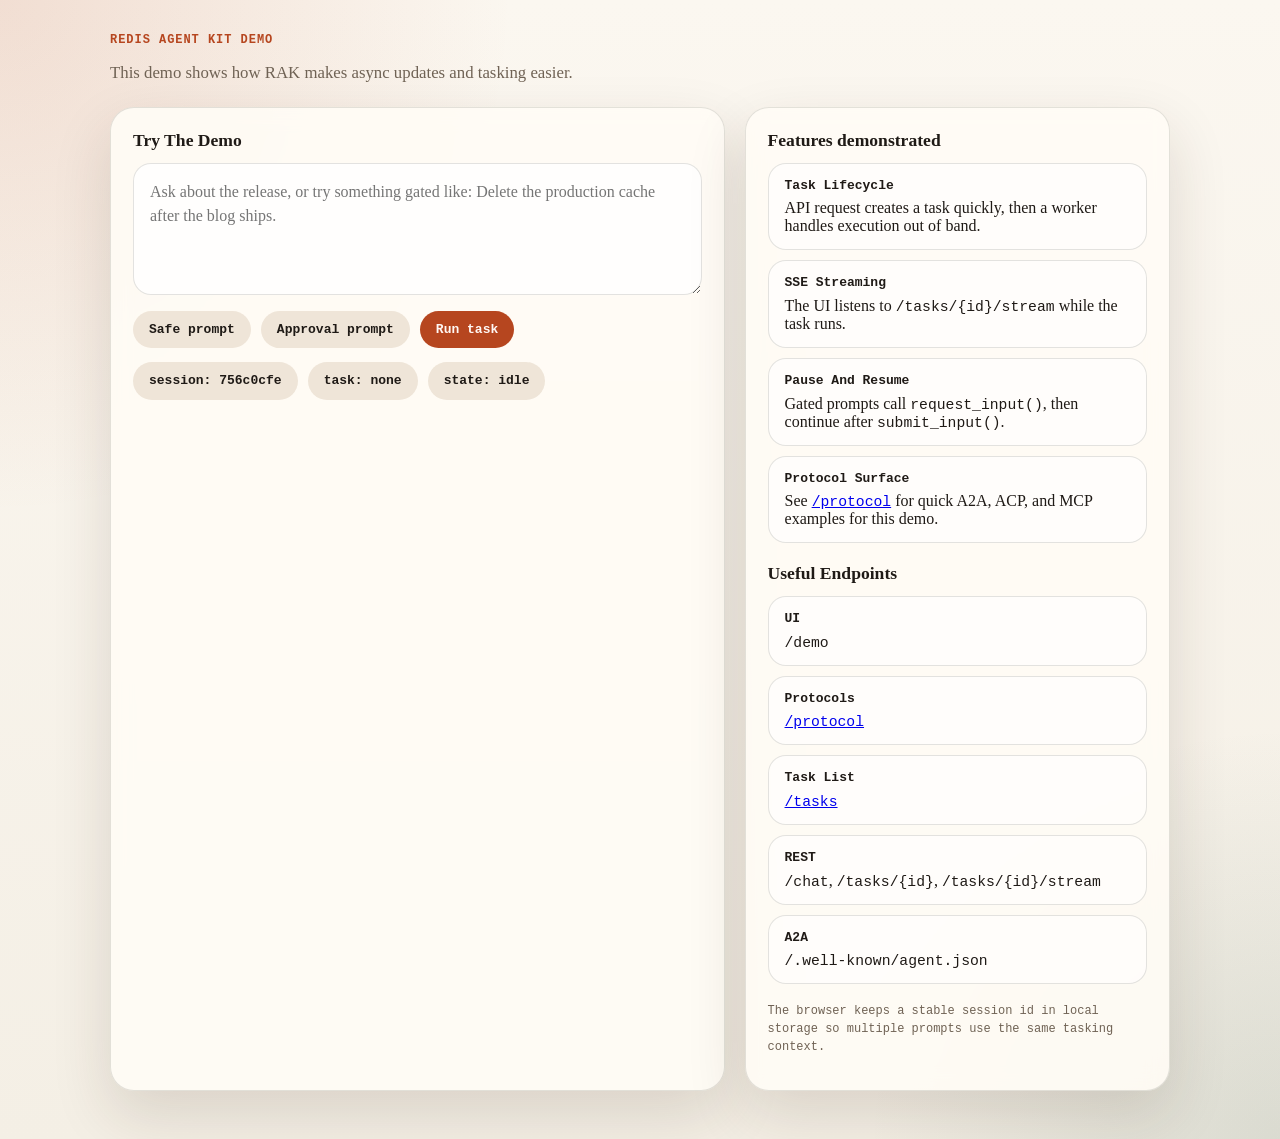
==== static/index.html @ 510674dd "init" ====
<!doctype html>
<html lang="en">

<head>
  <meta charset="utf-8" />
  <meta name="viewport" content="width=device-width, initial-scale=1" />
  <title>RAK Demo</title>
  <style>
    :root {
      --bg: #f4efe5;
      --paper: rgba(255, 252, 246, 0.9);
      --ink: #1f1a16;
      --muted: #6f6254;
      --line: rgba(31, 26, 22, 0.12);
      --accent: #b6461f;
      --accent-soft: #f2d4c6;
      --shadow: 0 24px 60px rgba(60, 35, 18, 0.14);
    }

    * {
      box-sizing: border-box;
    }

    body {
      margin: 0;
      min-height: 100vh;
      color: var(--ink);
      background:
        radial-gradient(circle at top left, rgba(182, 70, 31, 0.14), transparent 30%),
        radial-gradient(circle at bottom right, rgba(61, 95, 82, 0.14), transparent 24%),
        linear-gradient(180deg, #fbf7f0 0%, var(--bg) 100%);
      font-family: "Iowan Old Style", "Palatino Linotype", "Book Antiqua", Georgia, serif;
    }

    .shell {
      max-width: 1100px;
      margin: 0 auto;
      padding: 32px 20px 48px;
    }

    .hero {
      display: grid;
      gap: 14px;
      margin-bottom: 24px;
    }

    .eyebrow {
      letter-spacing: 0.08em;
      text-transform: uppercase;
      font: 600 12px/1.4 "IBM Plex Mono", "SFMono-Regular", Consolas, monospace;
      color: var(--accent);
    }

    h1 {
      margin: 0;
      font-size: clamp(2.4rem, 5vw, 4.8rem);
      line-height: 0.94;
      max-width: 10ch;
    }

    .hero p {
      margin: 0;
      max-width: 62ch;
      color: var(--muted);
      font-size: 1.05rem;
    }

    .layout {
      display: grid;
      grid-template-columns: 1.3fr 0.9fr;
      gap: 20px;
    }

    .card {
      background: var(--paper);
      border: 1px solid var(--line);
      border-radius: 24px;
      box-shadow: var(--shadow);
      backdrop-filter: blur(10px);
    }

    .panel {
      padding: 22px;
    }

    .panel h2,
    .panel h3 {
      margin: 0 0 12px;
      font-size: 1.1rem;
    }

    .composer textarea {
      width: 100%;
      min-height: 132px;
      resize: vertical;
      padding: 16px;
      border: 1px solid var(--line);
      border-radius: 18px;
      background: rgba(255, 255, 255, 0.75);
      color: var(--ink);
      font: 500 1rem/1.5 "Iowan Old Style", "Palatino Linotype", "Book Antiqua", Georgia, serif;
    }

    .row {
      display: flex;
      flex-wrap: wrap;
      gap: 10px;
    }

    button,
    .pill {
      border: 0;
      border-radius: 999px;
      padding: 11px 16px;
      cursor: pointer;
      color: var(--ink);
      background: #efe5d8;
      font: 600 13px/1.2 "IBM Plex Mono", "SFMono-Regular", Consolas, monospace;
    }

    button.primary {
      background: var(--accent);
      color: #fff8f5;
    }

    button.ghost {
      background: transparent;
      border: 1px solid var(--line);
    }

    .status {
      display: flex;
      flex-wrap: wrap;
      gap: 10px;
      margin-top: 14px;
    }

    .status .pill {
      cursor: default;
    }

    .transcript {
      display: grid;
      gap: 12px;
      margin-top: 18px;
    }

    .bubble {
      padding: 14px 16px;
      border-radius: 18px;
      border: 1px solid var(--line);
      white-space: pre-wrap;
    }

    .bubble.user {
      background: rgba(182, 70, 31, 0.09);
    }

    .bubble.assistant {
      background: rgba(255, 255, 255, 0.82);
    }

    .updates {
      margin-top: 14px;
      padding-left: 18px;
      color: var(--muted);
    }

    .updates li+li {
      margin-top: 8px;
    }

    .grid-list {
      display: grid;
      gap: 10px;
    }

    .fact {
      padding: 14px 16px;
      border-radius: 18px;
      border: 1px solid var(--line);
      background: rgba(255, 255, 255, 0.62);
    }

    .fact strong {
      display: block;
      margin-bottom: 6px;
      font: 600 13px/1.2 "IBM Plex Mono", "SFMono-Regular", Consolas, monospace;
    }

    code {
      font-family: "IBM Plex Mono", "SFMono-Regular", Consolas, monospace;
      font-size: 0.92em;
    }

    .approval {
      display: none;
      gap: 10px;
      margin-top: 16px;
      padding: 16px;
      border-radius: 18px;
      background: var(--accent-soft);
    }

    .approval.visible {
      display: grid;
    }

    .tiny {
      color: var(--muted);
      font: 500 12px/1.5 "IBM Plex Mono", "SFMono-Regular", Consolas, monospace;
    }

    @media (max-width: 900px) {
      .layout {
        grid-template-columns: 1fr;
      }
    }
  </style>
</head>

<body>
  <div class="shell">
    <section class="hero">
      <div class="eyebrow">Redis Agent Kit Demo</div>
      <p>
        This demo shows how RAK makes async updates and tasking easier.
      </p>
    </section>

    <section class="layout">
      <div class="card panel">
        <h2>Try The Demo</h2>
        <div class="composer">
          <textarea id="message"
            placeholder="Ask about the release, or try something gated like: Delete the production cache after the blog ships."></textarea>
        </div>
        <div class="row" style="margin-top: 12px;">
          <button class="pill" data-prompt="Summarize why background workers help agent reliability.">Safe
            prompt</button>
          <button class="pill" data-prompt="Delete the production cache after the blog ships.">Approval prompt</button>
          <button class="primary" id="send">Run task</button>
        </div>

        <div class="status">
          <div class="pill" id="session-pill">session: pending</div>
          <div class="pill" id="task-pill">task: none</div>
          <div class="pill" id="state-pill">state: idle</div>
        </div>

        <div class="approval" id="approval-box">
          <div id="approval-text">Waiting for approval.</div>
          <div class="row">
            <button class="primary" id="approve">Approve</button>
            <button class="ghost" id="reject">Cancel</button>
          </div>
        </div>

        <div class="transcript" id="transcript"></div>
        <ol class="updates" id="updates"></ol>
      </div>

      <div class="card panel">
        <h3>Features demonstrated</h3>
        <div class="grid-list">
          <div class="fact">
            <strong>Task Lifecycle</strong>
            API request creates a task quickly, then a worker handles execution out of band.
          </div>
          <div class="fact">
            <strong>SSE Streaming</strong>
            The UI listens to <code>/tasks/{id}/stream</code> while the task runs.
          </div>
          <div class="fact">
            <strong>Pause And Resume</strong>
            Gated prompts call <code>request_input()</code>, then continue after <code>submit_input()</code>.
          </div>
          <div class="fact">
            <strong>Protocol Surface</strong>
            See <a href="/protocol"><code>/protocol</code></a> for quick A2A, ACP, and MCP examples for this demo.
          </div>
        </div>

        <h3 style="margin-top: 20px;">Useful Endpoints</h3>
        <div class="grid-list">
          <div class="fact"><strong>UI</strong><code>/demo</code></div>
          <div class="fact"><strong>Protocols</strong><a href="/protocol"><code>/protocol</code></a></div>
          <div class="fact"><strong>Task List</strong><a href="/tasks"><code>/tasks</code></a></div>
          <div class="fact"><strong>REST</strong><code>/chat</code>, <code>/tasks/{id}</code>,
            <code>/tasks/{id}/stream</code>
          </div>
          <div class="fact"><strong>A2A</strong><code>/.well-known/agent.json</code></div>
        </div>

        <p class="tiny" style="margin-top: 18px;">
          The browser keeps a stable session id in local storage so multiple prompts use the same tasking context.
        </p>

      </div>
    </section>
  </div>

  <script>
    const messageEl = document.getElementById("message");
    const sendEl = document.getElementById("send");
    const transcriptEl = document.getElementById("transcript");
    const updatesEl = document.getElementById("updates");
    const approvalBoxEl = document.getElementById("approval-box");
    const approvalTextEl = document.getElementById("approval-text");
    const sessionPillEl = document.getElementById("session-pill");
    const taskPillEl = document.getElementById("task-pill");
    const statePillEl = document.getElementById("state-pill");

    let activeTaskId = null;
    let stream = null;
    let poller = null;
    let assistantBubble = null;
    const sessionId = localStorage.getItem("rak-demo-session") || crypto.randomUUID();
    localStorage.setItem("rak-demo-session", sessionId);
    sessionPillEl.textContent = `session: ${sessionId.slice(0, 8)}`;

    function setState(value) {
      statePillEl.textContent = `state: ${value}`;
    }

    function resetRun() {
      approvalBoxEl.classList.remove("visible");
      approvalTextEl.textContent = "Waiting for approval.";
      updatesEl.innerHTML = "";
      assistantBubble = null;
      if (stream) {
        stream.close();
        stream = null;
      }
      if (poller) {
        clearInterval(poller);
        poller = null;
      }
    }

    function appendBubble(role, text) {
      const bubble = document.createElement("div");
      bubble.className = `bubble ${role}`;
      bubble.textContent = text;
      transcriptEl.appendChild(bubble);
      transcriptEl.scrollTop = transcriptEl.scrollHeight;
      return bubble;
    }

    function appendUpdate(text) {
      const item = document.createElement("li");
      item.textContent = text;
      updatesEl.appendChild(item);
    }

    function openStream(taskId) {
      stream = new EventSource(`/tasks/${taskId}/stream?events=update,token,done,failed,cancelled`);

      stream.addEventListener("update", (event) => {
        const data = JSON.parse(event.data);
        if (data.message) appendUpdate(data.message);
      });

      stream.addEventListener("token", (event) => {
        const data = JSON.parse(event.data);
        if (!assistantBubble) {
          assistantBubble = appendBubble("assistant", "");
        }
        assistantBubble.textContent += data.message || "";
      });

      stream.addEventListener("done", (event) => {
        const data = JSON.parse(event.data);
        setState("done");
        if (data.result && data.result.response) {
          if (!assistantBubble) {
            assistantBubble = appendBubble("assistant", data.result.response);
          } else {
            assistantBubble.textContent = data.result.response;
          }
        }
        if (stream) {
          stream.close();
          stream = null;
        }
        if (poller) {
          clearInterval(poller);
          poller = null;
        }
      });

      stream.addEventListener("failed", (event) => {
        const data = JSON.parse(event.data);
        setState("failed");
        appendBubble("assistant", data.error || "Task failed.");
        if (stream) {
          stream.close();
          stream = null;
        }
      });
    }

    function startPolling(taskId) {
      poller = setInterval(async () => {
        const response = await fetch(`/tasks/${taskId}`);
        if (!response.ok) return;
        const task = await response.json();
        setState(task.status);
        if (task.status === "awaiting_input" && task.input_request) {
          approvalTextEl.textContent = task.input_request.prompt;
          approvalBoxEl.classList.add("visible");
        }
        if (["done", "failed", "cancelled"].includes(task.status) && poller) {
          clearInterval(poller);
          poller = null;
        }
      }, 900);
    }

    async function submitApproval(confirm) {
      if (!activeTaskId) return;
      approvalBoxEl.classList.remove("visible");
      await fetch(`/tasks/${activeTaskId}/input`, {
        method: "POST",
        headers: { "Content-Type": "application/json" },
        body: JSON.stringify({ response: { confirm } }),
      });
      setState("queued");
      appendUpdate(confirm ? "Approval submitted." : "Cancellation submitted.");
    }

    async function runTask() {
      const message = messageEl.value.trim();
      if (!message) return;

      resetRun();
      appendBubble("user", message);
      messageEl.value = "";
      setState("queued");

      const response = await fetch("/chat", {
        method: "POST",
        headers: { "Content-Type": "application/json" },
        body: JSON.stringify({ message, session_id: sessionId }),
      });

      const data = await response.json();
      activeTaskId = data.task_id;
      taskPillEl.textContent = `task: ${activeTaskId.slice(0, 8)}`;

      openStream(activeTaskId);
      startPolling(activeTaskId);
    }

    sendEl.addEventListener("click", runTask);
    document.getElementById("approve").addEventListener("click", () => submitApproval(true));
    document.getElementById("reject").addEventListener("click", () => submitApproval(false));

    for (const button of document.querySelectorAll("[data-prompt]")) {
      button.addEventListener("click", () => {
        messageEl.value = button.dataset.prompt;
        messageEl.focus();
      });
    }
  </script>
</body>

</html>
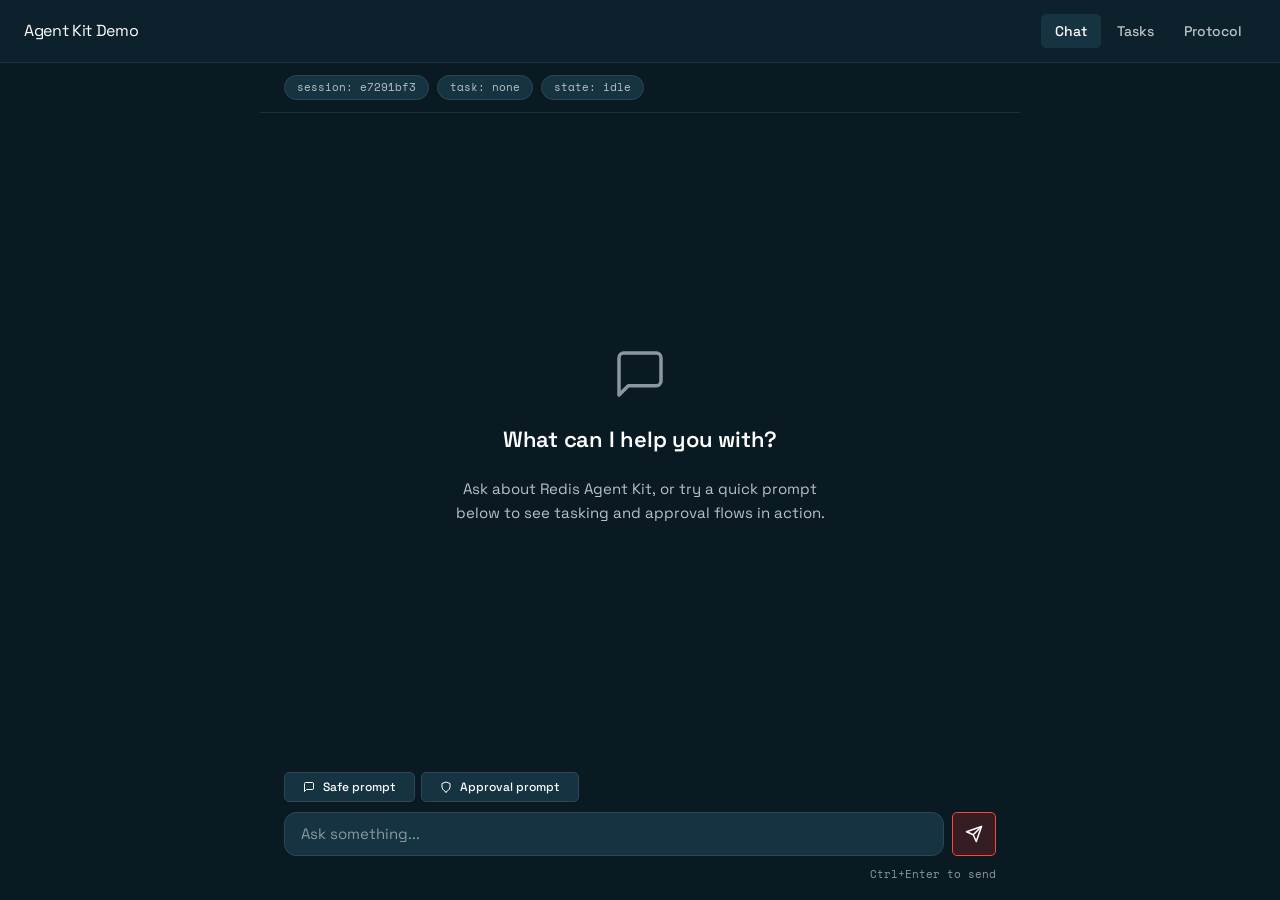
==== commit b6f27f3c: "Merge pull request #1 from wjohnsto/feat/ui" ====
--- a/static/index.html
+++ b/static/index.html
@@ -5,464 +5,91 @@
   <meta charset="utf-8" />
   <meta name="viewport" content="width=device-width, initial-scale=1" />
   <title>RAK Demo</title>
-  <style>
-    :root {
-      --bg: #f4efe5;
-      --paper: rgba(255, 252, 246, 0.9);
-      --ink: #1f1a16;
-      --muted: #6f6254;
-      --line: rgba(31, 26, 22, 0.12);
-      --accent: #b6461f;
-      --accent-soft: #f2d4c6;
-      --shadow: 0 24px 60px rgba(60, 35, 18, 0.14);
-    }
-
-    * {
-      box-sizing: border-box;
-    }
-
-    body {
-      margin: 0;
-      min-height: 100vh;
-      color: var(--ink);
-      background:
-        radial-gradient(circle at top left, rgba(182, 70, 31, 0.14), transparent 30%),
-        radial-gradient(circle at bottom right, rgba(61, 95, 82, 0.14), transparent 24%),
-        linear-gradient(180deg, #fbf7f0 0%, var(--bg) 100%);
-      font-family: "Iowan Old Style", "Palatino Linotype", "Book Antiqua", Georgia, serif;
-    }
-
-    .shell {
-      max-width: 1100px;
-      margin: 0 auto;
-      padding: 32px 20px 48px;
-    }
-
-    .hero {
-      display: grid;
-      gap: 14px;
-      margin-bottom: 24px;
-    }
-
-    .eyebrow {
-      letter-spacing: 0.08em;
-      text-transform: uppercase;
-      font: 600 12px/1.4 "IBM Plex Mono", "SFMono-Regular", Consolas, monospace;
-      color: var(--accent);
-    }
-
-    h1 {
-      margin: 0;
-      font-size: clamp(2.4rem, 5vw, 4.8rem);
-      line-height: 0.94;
-      max-width: 10ch;
-    }
-
-    .hero p {
-      margin: 0;
-      max-width: 62ch;
-      color: var(--muted);
-      font-size: 1.05rem;
-    }
-
-    .layout {
-      display: grid;
-      grid-template-columns: 1.3fr 0.9fr;
-      gap: 20px;
-    }
-
-    .card {
-      background: var(--paper);
-      border: 1px solid var(--line);
-      border-radius: 24px;
-      box-shadow: var(--shadow);
-      backdrop-filter: blur(10px);
-    }
-
-    .panel {
-      padding: 22px;
-    }
-
-    .panel h2,
-    .panel h3 {
-      margin: 0 0 12px;
-      font-size: 1.1rem;
-    }
-
-    .composer textarea {
-      width: 100%;
-      min-height: 132px;
-      resize: vertical;
-      padding: 16px;
-      border: 1px solid var(--line);
-      border-radius: 18px;
-      background: rgba(255, 255, 255, 0.75);
-      color: var(--ink);
-      font: 500 1rem/1.5 "Iowan Old Style", "Palatino Linotype", "Book Antiqua", Georgia, serif;
-    }
-
-    .row {
-      display: flex;
-      flex-wrap: wrap;
-      gap: 10px;
-    }
-
-    button,
-    .pill {
-      border: 0;
-      border-radius: 999px;
-      padding: 11px 16px;
-      cursor: pointer;
-      color: var(--ink);
-      background: #efe5d8;
-      font: 600 13px/1.2 "IBM Plex Mono", "SFMono-Regular", Consolas, monospace;
-    }
-
-    button.primary {
-      background: var(--accent);
-      color: #fff8f5;
-    }
-
-    button.ghost {
-      background: transparent;
-      border: 1px solid var(--line);
-    }
-
-    .status {
-      display: flex;
-      flex-wrap: wrap;
-      gap: 10px;
-      margin-top: 14px;
-    }
-
-    .status .pill {
-      cursor: default;
-    }
-
-    .transcript {
-      display: grid;
-      gap: 12px;
-      margin-top: 18px;
-    }
-
-    .bubble {
-      padding: 14px 16px;
-      border-radius: 18px;
-      border: 1px solid var(--line);
-      white-space: pre-wrap;
-    }
-
-    .bubble.user {
-      background: rgba(182, 70, 31, 0.09);
-    }
-
-    .bubble.assistant {
-      background: rgba(255, 255, 255, 0.82);
-    }
-
-    .updates {
-      margin-top: 14px;
-      padding-left: 18px;
-      color: var(--muted);
-    }
-
-    .updates li+li {
-      margin-top: 8px;
-    }
-
-    .grid-list {
-      display: grid;
-      gap: 10px;
-    }
-
-    .fact {
-      padding: 14px 16px;
-      border-radius: 18px;
-      border: 1px solid var(--line);
-      background: rgba(255, 255, 255, 0.62);
-    }
-
-    .fact strong {
-      display: block;
-      margin-bottom: 6px;
-      font: 600 13px/1.2 "IBM Plex Mono", "SFMono-Regular", Consolas, monospace;
-    }
-
-    code {
-      font-family: "IBM Plex Mono", "SFMono-Regular", Consolas, monospace;
-      font-size: 0.92em;
-    }
-
-    .approval {
-      display: none;
-      gap: 10px;
-      margin-top: 16px;
-      padding: 16px;
-      border-radius: 18px;
-      background: var(--accent-soft);
-    }
-
-    .approval.visible {
-      display: grid;
-    }
-
-    .tiny {
-      color: var(--muted);
-      font: 500 12px/1.5 "IBM Plex Mono", "SFMono-Regular", Consolas, monospace;
-    }
-
-    @media (max-width: 900px) {
-      .layout {
-        grid-template-columns: 1fr;
-      }
-    }
-  </style>
+  <link rel="preconnect" href="https://fonts.googleapis.com" />
+  <link rel="preconnect" href="https://fonts.gstatic.com" crossorigin />
+  <link href="https://fonts.googleapis.com/css2?family=Space+Grotesk:wght@400;500;700&family=Space+Mono:wght@400;700&display=swap" rel="stylesheet" />
+  <link rel="stylesheet" href="/static/css/tokens.css" />
+  <link rel="stylesheet" href="/static/css/styles.css" />
 </head>
 
 <body>
-  <div class="shell">
-    <section class="hero">
-      <div class="eyebrow">Redis Agent Kit Demo</div>
-      <p>
-        This demo shows how RAK makes async updates and tasking easier.
-      </p>
-    </section>
+  <header class="site-header">
+    <h1 class="site-header__label">Agent Kit Demo</h1>
+    <nav class="site-header__nav">
+      <a href="/demo" class="active">Chat</a>
+      <a href="/tasks">Tasks</a>
+      <a href="/protocol">Protocol</a>
+    </nav>
+  </header>
 
-    <section class="layout">
-      <div class="card panel">
-        <h2>Try The Demo</h2>
-        <div class="composer">
-          <textarea id="message"
-            placeholder="Ask about the release, or try something gated like: Delete the production cache after the blog ships."></textarea>
-        </div>
-        <div class="row" style="margin-top: 12px;">
-          <button class="pill" data-prompt="Summarize why background workers help agent reliability.">Safe
-            prompt</button>
-          <button class="pill" data-prompt="Delete the production cache after the blog ships.">Approval prompt</button>
-          <button class="primary" id="send">Run task</button>
-        </div>
+  <main class="chat-wrap">
+    <div class="chat-status">
+      <span class="pill" id="session-pill">session: pending</span>
+      <span class="pill" id="task-pill">task: none</span>
+      <span class="pill pill--idle" id="state-pill">state: idle</span>
+    </div>
 
-        <div class="status">
-          <div class="pill" id="session-pill">session: pending</div>
-          <div class="pill" id="task-pill">task: none</div>
-          <div class="pill" id="state-pill">state: idle</div>
-        </div>
+    <div class="chat-transcript" id="transcript">
+      <div class="chat-empty" id="empty-state">
+        <svg class="chat-empty__icon" viewBox="0 0 24 24" fill="none" stroke="currentColor" stroke-width="1.5" stroke-linecap="round" stroke-linejoin="round">
+          <path d="M21 15a2 2 0 0 1-2 2H7l-4 4V5a2 2 0 0 1 2-2h14a2 2 0 0 1 2 2z"/>
+        </svg>
+        <div class="chat-empty__title">What can I help you with?</div>
+        <div class="chat-empty__hint">Ask about Redis Agent Kit, or try a quick prompt below to see tasking and approval flows in action.</div>
+      </div>
+    </div>
 
-        <div class="approval" id="approval-box">
-          <div id="approval-text">Waiting for approval.</div>
-          <div class="row">
-            <button class="primary" id="approve">Approve</button>
-            <button class="ghost" id="reject">Cancel</button>
-          </div>
-        </div>
+    <div class="approval-card" id="approval-box">
+      <div class="approval-card__prompt" id="approval-text">Waiting for approval.</div>
+      <div class="approval-card__actions">
+        <button class="btn btn-primary btn-sm" id="approve">Approve</button>
+        <button class="btn btn-secondary btn-sm" id="reject">Cancel</button>
+      </div>
+    </div>
 
-        <div class="transcript" id="transcript"></div>
-        <ol class="updates" id="updates"></ol>
+    <ol class="chat-updates" id="updates"></ol>
+
+    <div class="composer">
+      <div class="composer__chips">
+        <button class="btn btn-secondary btn-xs" data-prompt="Summarize why background workers help agent reliability.">
+          <svg width="12" height="12" viewBox="0 0 24 24" fill="none" stroke="currentColor" stroke-width="2" stroke-linecap="round" stroke-linejoin="round"><path d="M21 15a2 2 0 0 1-2 2H7l-4 4V5a2 2 0 0 1 2-2h14a2 2 0 0 1 2 2z"/></svg>
+          Safe prompt
+        </button>
+        <button class="btn btn-secondary btn-xs" data-prompt="Delete the production cache after the blog ships.">
+          <svg width="12" height="12" viewBox="0 0 24 24" fill="none" stroke="currentColor" stroke-width="2" stroke-linecap="round" stroke-linejoin="round"><path d="M12 22s8-4 8-10V5l-8-3-8 3v7c0 6 8 10 8 10z"/></svg>
+          Approval prompt
+        </button>
       </div>
+      <div class="composer__row">
+        <textarea class="composer__input" id="message" rows="1"
+          placeholder="Ask something..."></textarea>
+        <button class="composer__send" id="send" aria-label="Send message">
+          <svg viewBox="0 0 24 24" fill="none" stroke="currentColor" stroke-width="2" stroke-linecap="round" stroke-linejoin="round">
+            <line x1="22" y1="2" x2="11" y2="13"/>
+            <polygon points="22 2 15 22 11 13 2 9 22 2"/>
+          </svg>
+        </button>
+      </div>
+      <div class="composer__hint">Ctrl+Enter to send</div>
+    </div>
+  </main>
 
-      <div class="card panel">
-        <h3>Features demonstrated</h3>
-        <div class="grid-list">
-          <div class="fact">
-            <strong>Task Lifecycle</strong>
-            API request creates a task quickly, then a worker handles execution out of band.
-          </div>
-          <div class="fact">
-            <strong>SSE Streaming</strong>
-            The UI listens to <code>/tasks/{id}/stream</code> while the task runs.
-          </div>
-          <div class="fact">
-            <strong>Pause And Resume</strong>
-            Gated prompts call <code>request_input()</code>, then continue after <code>submit_input()</code>.
-          </div>
-          <div class="fact">
-            <strong>Protocol Surface</strong>
-            See <a href="/protocol"><code>/protocol</code></a> for quick A2A, ACP, and MCP examples for this demo.
-          </div>
-        </div>
+  <template id="tpl-bubble-user">
+    <div class="bubble bubble--user"></div>
+  </template>
+  <template id="tpl-bubble-assistant">
+    <div class="bubble bubble--assistant"></div>
+  </template>
+  <template id="tpl-bubble-system">
+    <div class="bubble bubble--system"></div>
+  </template>
+  <template id="tpl-typing">
+    <div class="typing-indicator">
+      <span></span><span></span><span></span>
+    </div>
+  </template>
 
-        <h3 style="margin-top: 20px;">Useful Endpoints</h3>
-        <div class="grid-list">
-          <div class="fact"><strong>UI</strong><code>/demo</code></div>
-          <div class="fact"><strong>Protocols</strong><a href="/protocol"><code>/protocol</code></a></div>
-          <div class="fact"><strong>Task List</strong><a href="/tasks"><code>/tasks</code></a></div>
-          <div class="fact"><strong>REST</strong><code>/chat</code>, <code>/tasks/{id}</code>,
-            <code>/tasks/{id}/stream</code>
-          </div>
-          <div class="fact"><strong>A2A</strong><code>/.well-known/agent.json</code></div>
-        </div>
-
-        <p class="tiny" style="margin-top: 18px;">
-          The browser keeps a stable session id in local storage so multiple prompts use the same tasking context.
-        </p>
-
-      </div>
-    </section>
-  </div>
-
-  <script>
-    const messageEl = document.getElementById("message");
-    const sendEl = document.getElementById("send");
-    const transcriptEl = document.getElementById("transcript");
-    const updatesEl = document.getElementById("updates");
-    const approvalBoxEl = document.getElementById("approval-box");
-    const approvalTextEl = document.getElementById("approval-text");
-    const sessionPillEl = document.getElementById("session-pill");
-    const taskPillEl = document.getElementById("task-pill");
-    const statePillEl = document.getElementById("state-pill");
-
-    let activeTaskId = null;
-    let stream = null;
-    let poller = null;
-    let assistantBubble = null;
-    const sessionId = localStorage.getItem("rak-demo-session") || crypto.randomUUID();
-    localStorage.setItem("rak-demo-session", sessionId);
-    sessionPillEl.textContent = `session: ${sessionId.slice(0, 8)}`;
-
-    function setState(value) {
-      statePillEl.textContent = `state: ${value}`;
-    }
-
-    function resetRun() {
-      approvalBoxEl.classList.remove("visible");
-      approvalTextEl.textContent = "Waiting for approval.";
-      updatesEl.innerHTML = "";
-      assistantBubble = null;
-      if (stream) {
-        stream.close();
-        stream = null;
-      }
-      if (poller) {
-        clearInterval(poller);
-        poller = null;
-      }
-    }
-
-    function appendBubble(role, text) {
-      const bubble = document.createElement("div");
-      bubble.className = `bubble ${role}`;
-      bubble.textContent = text;
-      transcriptEl.appendChild(bubble);
-      transcriptEl.scrollTop = transcriptEl.scrollHeight;
-      return bubble;
-    }
-
-    function appendUpdate(text) {
-      const item = document.createElement("li");
-      item.textContent = text;
-      updatesEl.appendChild(item);
-    }
-
-    function openStream(taskId) {
-      stream = new EventSource(`/tasks/${taskId}/stream?events=update,token,done,failed,cancelled`);
-
-      stream.addEventListener("update", (event) => {
-        const data = JSON.parse(event.data);
-        if (data.message) appendUpdate(data.message);
-      });
-
-      stream.addEventListener("token", (event) => {
-        const data = JSON.parse(event.data);
-        if (!assistantBubble) {
-          assistantBubble = appendBubble("assistant", "");
-        }
-        assistantBubble.textContent += data.message || "";
-      });
-
-      stream.addEventListener("done", (event) => {
-        const data = JSON.parse(event.data);
-        setState("done");
-        if (data.result && data.result.response) {
-          if (!assistantBubble) {
-            assistantBubble = appendBubble("assistant", data.result.response);
-          } else {
-            assistantBubble.textContent = data.result.response;
-          }
-        }
-        if (stream) {
-          stream.close();
-          stream = null;
-        }
-        if (poller) {
-          clearInterval(poller);
-          poller = null;
-        }
-      });
-
-      stream.addEventListener("failed", (event) => {
-        const data = JSON.parse(event.data);
-        setState("failed");
-        appendBubble("assistant", data.error || "Task failed.");
-        if (stream) {
-          stream.close();
-          stream = null;
-        }
-      });
-    }
-
-    function startPolling(taskId) {
-      poller = setInterval(async () => {
-        const response = await fetch(`/tasks/${taskId}`);
-        if (!response.ok) return;
-        const task = await response.json();
-        setState(task.status);
-        if (task.status === "awaiting_input" && task.input_request) {
-          approvalTextEl.textContent = task.input_request.prompt;
-          approvalBoxEl.classList.add("visible");
-        }
-        if (["done", "failed", "cancelled"].includes(task.status) && poller) {
-          clearInterval(poller);
-          poller = null;
-        }
-      }, 900);
-    }
-
-    async function submitApproval(confirm) {
-      if (!activeTaskId) return;
-      approvalBoxEl.classList.remove("visible");
-      await fetch(`/tasks/${activeTaskId}/input`, {
-        method: "POST",
-        headers: { "Content-Type": "application/json" },
-        body: JSON.stringify({ response: { confirm } }),
-      });
-      setState("queued");
-      appendUpdate(confirm ? "Approval submitted." : "Cancellation submitted.");
-    }
-
-    async function runTask() {
-      const message = messageEl.value.trim();
-      if (!message) return;
-
-      resetRun();
-      appendBubble("user", message);
-      messageEl.value = "";
-      setState("queued");
-
-      const response = await fetch("/chat", {
-        method: "POST",
-        headers: { "Content-Type": "application/json" },
-        body: JSON.stringify({ message, session_id: sessionId }),
-      });
-
-      const data = await response.json();
-      activeTaskId = data.task_id;
-      taskPillEl.textContent = `task: ${activeTaskId.slice(0, 8)}`;
-
-      openStream(activeTaskId);
-      startPolling(activeTaskId);
-    }
-
-    sendEl.addEventListener("click", runTask);
-    document.getElementById("approve").addEventListener("click", () => submitApproval(true));
-    document.getElementById("reject").addEventListener("click", () => submitApproval(false));
-
-    for (const button of document.querySelectorAll("[data-prompt]")) {
-      button.addEventListener("click", () => {
-        messageEl.value = button.dataset.prompt;
-        messageEl.focus();
-      });
-    }
-  </script>
+  <script src="/static/js/demo.js"></script>
 </body>
 
-</html>+</html>
--- a/static/css/tokens.css
+++ b/static/css/tokens.css
@@ -0,0 +1,105 @@
+:root {
+  /* Fonts */
+  --primary-font: 'Space Grotesk', sans-serif;
+  --secondary-font: 'Space Mono', monospace;
+
+  /* Brand core */
+  --primary-color: #FF4438;
+  --midnight: #091A23;
+  --yellow: #DCFF1E;
+  --base-white: #FFFFFF;
+  --base-black: #000000;
+
+  /* Hyper (red) scale */
+  --hyper-04: #FD736A;
+  --hyper-05: #FF4438;
+  --hyper-06: #EB352A;
+  --hyper-07: #E4291E;
+  --hyper-08: #D1281E;
+  --hyper-09: #8A221C;
+  --hyper-10: #351D22;
+
+  /* Neutrals */
+  --black-90: #191919;
+  --black-70: #4C4C4C;
+  --black-60: #6D6E71;
+  --black-50: #808080;
+  --black-30: #B2B2B2;
+  --black-10: #E5E5E5;
+
+  /* Grey scale */
+  --grey-50: #F9FAFB;
+  --grey-20: #E9E9E9;
+  --grey-10: #FCFCFC;
+  --light-gray: #F8F8F8;
+
+  /* Dusk (blue-grey) scale */
+  --dusk: #163341;
+  --dusk-01: #F3F3F3;
+  --dusk-09: #0D212C;
+  --dusk-90: #2D4754;
+  --dusk-50: #8A99A0;
+  --dusk-30: #B9C2C6;
+  --dusk-10: #D9D9D9;
+
+  /* Yellow / Volt scale */
+  --yellow-06: #D0F41D;
+  --yellow-07: #BFE112;
+  --yellow-08: #A9CA03;
+  --yellow-09: #8CAA00;
+  --yellow-11: #4E5F02;
+  --yellow-50: #F1FFA5;
+  --yellow-10: #FBFFE8;
+
+  /* Sky blue */
+  --sky-blue: #80DBFF;
+  --sky-blue-50: #BFEDFF;
+  --sky-blue-10: #F2FBFF;
+  --sky-blue-09: #0477A5;
+
+  /* Semantic dark theme tokens */
+  --bg-default: var(--midnight);
+  --bg-surface: var(--dusk-09);
+  --bg-raised: var(--dusk);
+  --fg-default: var(--base-white);
+  --fg-body: var(--dusk-10);
+  --fg-muted: var(--dusk-30);
+  --fg-brand: var(--yellow);
+  --border: var(--dusk);
+  --border-strong: var(--dusk-90);
+  --stroke-divider: var(--dusk-50);
+
+  /* Button tokens */
+  --btn-primary-bg: var(--hyper-10);
+  --btn-primary-border: var(--hyper-05);
+  --btn-primary-text: var(--base-white);
+  --btn-primary-hover-bg: var(--hyper-09);
+  --btn-primary-hover-border: var(--hyper-06);
+  --btn-primary-active-bg: var(--hyper-08);
+  --btn-primary-active-border: var(--hyper-05);
+  --btn-secondary-bg: var(--dusk);
+  --btn-secondary-border: var(--dusk-90);
+  --btn-secondary-text: var(--base-white);
+  --btn-secondary-hover-bg: var(--dusk-90);
+  --btn-secondary-hover-border: var(--dusk-50);
+  --btn-secondary-active-bg: var(--dusk-90);
+  --btn-secondary-active-border: var(--dusk-50);
+
+  /* Spacing */
+  --space-xs: 1rem;
+  --space-sm: 1.5rem;
+  --space-md: 2.5rem;
+  --space-rg: 3rem;
+  --space-lg: 4.5rem;
+  --space-xl: 6rem;
+
+  /* Layout */
+  --container-max: 86.875rem;
+  --container-padding: 1.5rem;
+
+  /* Radii */
+  --radius-pill: 200px;
+  --radius-rounded: 5px;
+  --radius-card: 12px;
+  --radius-code: 8px;
+}
--- a/static/css/styles.css
+++ b/static/css/styles.css
@@ -0,0 +1,1024 @@
+/* === Reset & Base === */
+
+*,
+*::before,
+*::after {
+  box-sizing: border-box;
+  margin: 0;
+  padding: 0;
+}
+
+html {
+  font-size: 16px;
+  -webkit-font-smoothing: antialiased;
+  -moz-osx-font-smoothing: grayscale;
+  text-rendering: optimizeLegibility;
+}
+
+body {
+  font-family: var(--primary-font);
+  font-weight: 400;
+  font-size: 1rem;
+  line-height: 1.6;
+  color: var(--fg-body);
+  background: var(--bg-default);
+  min-height: 100dvh;
+  display: flex;
+  flex-direction: column;
+}
+
+/* === Typography === */
+
+h1, h2, h3, h4 {
+  font-family: var(--primary-font);
+  color: var(--fg-default);
+  font-weight: 700;
+  line-height: 1.1;
+}
+
+h1 { font-size: clamp(2rem, 4vw, 3.125rem); letter-spacing: -0.02em; }
+h2 { font-size: clamp(1.5rem, 3vw, 2.5rem); }
+h3 { font-size: 1.625rem; }
+h4 { font-size: 1.25rem; }
+
+p {
+  color: var(--fg-body);
+  line-height: 1.6;
+}
+
+a {
+  color: var(--hyper-04);
+  text-decoration: none;
+  transition: color 0.15s ease;
+}
+
+a:hover {
+  text-decoration: underline;
+}
+
+code, pre {
+  font-family: var(--secondary-font);
+}
+
+code {
+  font-size: 0.875em;
+  color: var(--fg-brand);
+}
+
+pre {
+  margin: 0;
+  padding: 1rem 1.25rem;
+  overflow-x: auto;
+  border-radius: var(--radius-code);
+  background: var(--bg-surface);
+  border: 1px solid var(--border);
+  color: var(--fg-body);
+  font-size: 0.8125rem;
+  line-height: 1.7;
+}
+
+/* === Layout === */
+
+.container {
+  max-width: var(--container-max);
+  margin: 0 auto;
+  padding: 0 var(--container-padding);
+}
+
+/* === Header === */
+
+.site-header {
+  display: flex;
+  align-items: center;
+  gap: 1rem;
+  padding: 0.875rem var(--container-padding);
+  border-bottom: 1px solid var(--border);
+  background: var(--bg-surface);
+  position: sticky;
+  top: 0;
+  z-index: 100;
+  backdrop-filter: blur(12px);
+  flex-shrink: 0;
+}
+
+.site-header__logo {
+  display: flex;
+  align-items: center;
+  gap: 0.75rem;
+  text-decoration: none;
+  flex-shrink: 0;
+}
+
+.site-header__logo:hover {
+  text-decoration: none;
+}
+
+.site-header__logo-img {
+  height: 22px;
+  width: auto;
+  display: block;
+}
+
+.site-header__divider {
+  width: 1px;
+  height: 20px;
+  background: var(--dusk-90);
+  flex-shrink: 0;
+}
+
+.site-header__label {
+  font-size: var(--font-size-md);
+  font-weight: var(--font-weight-semibold);
+  color: var(--fg-default);
+  margin: 0px;
+  line-height: 1;
+}
+
+.site-header__nav {
+  display: flex;
+  align-items: center;
+  gap: 0.125rem;
+  margin-left: auto;
+}
+
+.site-header__nav a {
+  font-family: var(--primary-font);
+  font-size: 0.875rem;
+  font-weight: 500;
+  color: var(--fg-muted);
+  padding: 0.375rem 0.875rem;
+  border-radius: var(--radius-rounded);
+  transition: color 0.15s ease, background 0.15s ease;
+  text-decoration: none;
+  position: relative;
+}
+
+.site-header__nav a:hover {
+  color: var(--fg-default);
+  background: rgba(255, 255, 255, 0.05);
+  text-decoration: none;
+}
+
+.site-header__nav a.active {
+  color: var(--fg-default);
+  background: var(--bg-raised);
+  text-decoration: none;
+}
+
+/* === Eyebrow === */
+
+.eyebrow {
+  font-family: var(--secondary-font);
+  font-size: 0.75rem;
+  font-weight: 700;
+  color: var(--fg-brand);
+  letter-spacing: 0.08em;
+  text-transform: uppercase;
+  line-height: 1.4;
+}
+
+/* === Buttons === */
+
+.btn {
+  display: inline-flex;
+  align-items: center;
+  justify-content: center;
+  gap: 0.5rem;
+  font-family: var(--primary-font);
+  font-size: 0.9375rem;
+  font-weight: 500;
+  line-height: 1;
+  padding: 0.75rem 1.75rem;
+  border: 1px solid transparent;
+  border-radius: var(--radius-rounded);
+  cursor: pointer;
+  transition: background 0.15s ease, border-color 0.15s ease, color 0.15s ease;
+  white-space: nowrap;
+  text-decoration: none;
+}
+
+.btn:hover {
+  text-decoration: none;
+}
+
+.btn:focus-visible {
+  outline: 2px solid var(--yellow);
+  outline-offset: 2px;
+}
+
+.btn-primary {
+  background: var(--btn-primary-bg);
+  border-color: var(--btn-primary-border);
+  color: var(--btn-primary-text);
+}
+
+.btn-primary:hover {
+  background: var(--btn-primary-hover-bg);
+  border-color: var(--btn-primary-hover-border);
+}
+
+.btn-primary:active {
+  background: var(--btn-primary-active-bg);
+  border-color: var(--btn-primary-active-border);
+}
+
+.btn-secondary {
+  background: var(--btn-secondary-bg);
+  border-color: var(--btn-secondary-border);
+  color: var(--btn-secondary-text);
+}
+
+.btn-secondary:hover {
+  background: var(--btn-secondary-hover-bg);
+  border-color: var(--btn-secondary-hover-border);
+}
+
+.btn-secondary:active {
+  background: var(--btn-secondary-active-bg);
+  border-color: var(--btn-secondary-active-border);
+}
+
+.btn-sm {
+  font-size: 0.8125rem;
+  padding: 0.5rem 1.125rem;
+}
+
+.btn-xs {
+  font-size: 0.75rem;
+  padding: 0.5rem 1.125rem;
+}
+
+.btn-icon {
+  padding: 0.5rem;
+  border-radius: var(--radius-rounded);
+}
+
+/* === Pill Badges === */
+
+.pill {
+  display: inline-flex;
+  align-items: center;
+  gap: 0.375rem;
+  font-family: var(--secondary-font);
+  font-size: 0.6875rem;
+  font-weight: 400;
+  line-height: 1;
+  color: var(--fg-muted);
+  background: var(--bg-raised);
+  border: 1px solid var(--border-strong);
+  border-radius: var(--radius-pill);
+  padding: 0.375rem 0.75rem;
+  white-space: nowrap;
+}
+
+.pill--active {
+  color: var(--fg-brand);
+  border-color: var(--yellow-11);
+}
+
+.pill--done      { color: var(--yellow); border-color: var(--yellow-11); }
+.pill--failed    { color: var(--hyper-04); border-color: var(--hyper-09); }
+.pill--running,
+.pill--queued    { color: var(--sky-blue); border-color: var(--sky-blue-09); }
+.pill--awaiting  { color: var(--yellow); border-color: var(--yellow-11); }
+.pill--idle      { color: var(--fg-muted); }
+
+/* === Cards === */
+
+.card {
+  background: var(--bg-raised);
+  border: 1px solid var(--border-strong);
+  border-radius: var(--radius-card);
+  padding: 1.5rem;
+  transition: border-color 0.2s ease, box-shadow 0.2s ease;
+}
+
+.card:hover {
+  border-color: var(--dusk-50);
+  box-shadow: 0 4px 24px rgba(0, 0, 0, 0.2);
+}
+
+.card__eyebrow {
+  margin-bottom: 0.75rem;
+}
+
+.card__icon {
+  width: 48px;
+  height: 48px;
+  margin-bottom: 1rem;
+}
+
+.card h2,
+.card h3 {
+  margin-bottom: 0.5rem;
+}
+
+.card h2 {
+  font-size: 1.375rem;
+  line-height: 1.25;
+}
+
+.card p {
+  color: var(--fg-muted);
+  font-size: 0.9375rem;
+  line-height: 1.6;
+}
+
+.card + .card {
+  margin-top: 1rem;
+}
+
+/* === Grid === */
+
+.grid {
+  display: grid;
+  gap: 1.25rem;
+}
+
+.grid--3 {
+  grid-template-columns: repeat(auto-fit, minmax(300px, 1fr));
+}
+
+/* === Chat === */
+
+.chat-wrap {
+  display: flex;
+  flex-direction: column;
+  flex: 1;
+  min-height: 0;
+  width: 100%;
+  max-width: 760px;
+  margin: 0 auto;
+}
+
+.chat-status {
+  display: flex;
+  flex-wrap: wrap;
+  gap: 0.5rem;
+  padding: 0.75rem var(--container-padding);
+  border-bottom: 1px solid var(--border);
+}
+
+.chat-transcript {
+  flex: 1;
+  overflow-y: auto;
+  padding: var(--space-xs) var(--container-padding);
+  display: flex;
+  flex-direction: column;
+  gap: 0.75rem;
+  scroll-behavior: smooth;
+}
+
+.chat-transcript::-webkit-scrollbar {
+  width: 6px;
+}
+
+.chat-transcript::-webkit-scrollbar-track {
+  background: transparent;
+}
+
+.chat-transcript::-webkit-scrollbar-thumb {
+  background: var(--dusk-90);
+  border-radius: 3px;
+}
+
+/* Empty state */
+.chat-empty {
+  flex: 1;
+  display: flex;
+  flex-direction: column;
+  align-items: center;
+  justify-content: center;
+  gap: 1.25rem;
+  text-align: center;
+  color: var(--fg-muted);
+  padding: 2rem;
+}
+
+.chat-empty__icon {
+  width: 56px;
+  height: 56px;
+  color: var(--dusk-50);
+}
+
+.chat-empty__title {
+  font-size: 1.375rem;
+  font-weight: 600;
+  color: var(--fg-default);
+  letter-spacing: -0.01em;
+}
+
+.chat-empty__hint {
+  font-size: 0.9375rem;
+  max-width: 40ch;
+  line-height: 1.6;
+  color: var(--fg-muted);
+}
+
+/* Bubbles */
+.bubble {
+  max-width: 85%;
+  padding: 0.75rem 1rem;
+  border-radius: var(--radius-card);
+  font-size: 0.9375rem;
+  line-height: 1.6;
+  white-space: pre-wrap;
+  word-break: break-word;
+  animation: bubble-in 0.25s ease-out;
+}
+
+@keyframes bubble-in {
+  from { opacity: 0; transform: translateY(8px); }
+  to   { opacity: 1; transform: translateY(0); }
+}
+
+.bubble--user {
+  align-self: flex-end;
+  background: var(--hyper-10);
+  border: 1px solid var(--hyper-09);
+  color: var(--fg-default);
+}
+
+.bubble--assistant {
+  align-self: flex-start;
+  background: var(--bg-raised);
+  border: 1px solid var(--border-strong);
+  color: var(--fg-body);
+}
+
+.bubble--system {
+  align-self: center;
+  background: transparent;
+  font-size: 0.8125rem;
+  color: var(--fg-muted);
+  text-align: center;
+  padding: 0.375rem 0;
+}
+
+/* Typing indicator */
+.typing-indicator {
+  display: inline-flex;
+  align-items: center;
+  gap: 4px;
+  padding: 0.75rem 1rem;
+  border-radius: var(--radius-card);
+  background: var(--bg-raised);
+  border: 1px solid var(--border-strong);
+  align-self: flex-start;
+  animation: bubble-in 0.25s ease-out;
+}
+
+.typing-indicator span {
+  width: 6px;
+  height: 6px;
+  border-radius: 50%;
+  background: var(--dusk-50);
+  animation: typing-dot 1.2s ease-in-out infinite;
+}
+
+.typing-indicator span:nth-child(2) { animation-delay: 0.15s; }
+.typing-indicator span:nth-child(3) { animation-delay: 0.3s; }
+
+@keyframes typing-dot {
+  0%, 60%, 100% { opacity: 0.3; transform: scale(0.8); }
+  30%           { opacity: 1;   transform: scale(1); }
+}
+
+/* Approval card */
+.approval-card {
+  align-self: flex-start;
+  max-width: 85%;
+  background: var(--dusk-90);
+  border: 1px solid var(--border-strong);
+  border-left: 3px solid var(--yellow);
+  border-radius: var(--radius-card);
+  padding: 1rem;
+  display: none;
+  flex-direction: column;
+  gap: 0.75rem;
+  animation: bubble-in 0.25s ease-out;
+}
+
+.approval-card.visible {
+  display: flex;
+}
+
+.approval-card__prompt {
+  font-size: 0.9375rem;
+  color: var(--fg-body);
+  line-height: 1.5;
+}
+
+.approval-card__actions {
+  display: flex;
+  gap: 0.5rem;
+}
+
+/* Updates list */
+.chat-updates {
+  list-style: none;
+  display: flex;
+  flex-direction: column;
+  gap: 0.25rem;
+  align-self: flex-start;
+}
+
+.chat-updates li {
+  font-family: var(--secondary-font);
+  font-size: 0.75rem;
+  color: var(--fg-muted);
+  padding-left: 1rem;
+  position: relative;
+}
+
+.chat-updates li::before {
+  content: '\203A';
+  position: absolute;
+  left: 0;
+  color: var(--dusk-50);
+}
+
+/* Composer */
+.composer {
+  padding: 0.875rem var(--container-padding) 1rem;
+  display: flex;
+  flex-direction: column;
+  gap: 0.625rem;
+}
+
+.composer__chips {
+  display: flex;
+  flex-wrap: wrap;
+  gap: 0.375rem;
+}
+
+.composer__chip {
+  display: inline-flex;
+  align-items: center;
+  gap: 0.375rem;
+  font-family: var(--secondary-font);
+  font-size: 0.6875rem;
+  font-weight: 400;
+  color: var(--fg-muted);
+  background: var(--bg-raised);
+  border: 1px solid var(--border-strong);
+  border-radius: var(--radius-rounded);
+  padding: 0.375rem 0.75rem;
+  cursor: pointer;
+  transition: color 0.15s ease, border-color 0.15s ease, background 0.15s ease;
+}
+
+.composer__chip:hover {
+  color: var(--fg-brand);
+  border-color: var(--yellow-11);
+  background: rgba(220, 255, 30, 0.04);
+}
+
+.composer__row {
+  display: flex;
+  gap: 0.5rem;
+  align-items: flex-end;
+}
+
+.composer__input {
+  flex: 1;
+  resize: none;
+  min-height: 2.75rem;
+  max-height: 10rem;
+  padding: 0.625rem 1rem;
+  border: 1px solid var(--border-strong);
+  border-radius: var(--radius-card);
+  background: var(--bg-raised);
+  color: var(--fg-default);
+  font-family: var(--primary-font);
+  font-size: 0.9375rem;
+  line-height: 1.5;
+  transition: border-color 0.15s ease, box-shadow 0.15s ease;
+}
+
+.composer__input::placeholder {
+  color: var(--dusk-50);
+}
+
+.composer__input:focus {
+  outline: none;
+  border-color: var(--dusk-50);
+  box-shadow: 0 0 0 3px rgba(138, 153, 160, 0.1);
+}
+
+.composer__send {
+  flex-shrink: 0;
+  height: 2.75rem;
+  width: 2.75rem;
+  display: flex;
+  align-items: center;
+  justify-content: center;
+  border: 1px solid var(--btn-primary-border);
+  border-radius: var(--radius-rounded);
+  background: var(--btn-primary-bg);
+  color: var(--btn-primary-text);
+  cursor: pointer;
+  transition: background 0.15s ease, border-color 0.15s ease;
+}
+
+.composer__send:hover {
+  background: var(--btn-primary-hover-bg);
+  border-color: var(--btn-primary-hover-border);
+}
+
+.composer__send:active {
+  background: var(--btn-primary-active-bg);
+  border-color: var(--btn-primary-active-border);
+}
+
+.composer__send svg {
+  width: 18px;
+  height: 18px;
+}
+
+.composer__hint {
+  font-size: 0.6875rem;
+  color: var(--dusk-50);
+  text-align: right;
+  font-family: var(--secondary-font);
+}
+
+/* === Protocol Page === */
+
+.page-wrap {
+  max-width: 1060px;
+  margin: 0 auto;
+  padding: var(--space-md) var(--container-padding) var(--space-lg);
+}
+
+.hero {
+  margin-bottom: var(--space-rg);
+  position: relative;
+}
+
+.hero h1 {
+  margin-top: 0.625rem;
+  margin-bottom: 0.875rem;
+  font-size: clamp(2rem, 4vw, 3.125rem);
+  letter-spacing: -0.02em;
+}
+
+.hero p {
+  max-width: 65ch;
+  color: var(--fg-muted);
+  font-size: 1.0625rem;
+  line-height: 1.6;
+}
+
+.hero__actions {
+  display: flex;
+  gap: 0.75rem;
+  margin-top: 1.5rem;
+  flex-wrap: wrap;
+}
+
+/* Protocol cards with icons */
+.protocol-card {
+  background: var(--bg-raised);
+  border: 1px solid var(--border-strong);
+  border-radius: var(--radius-card);
+  padding: 1.75rem;
+  transition: border-color 0.2s ease, box-shadow 0.2s ease;
+  display: flex;
+  flex-direction: column;
+}
+
+.protocol-card:hover {
+  border-color: var(--dusk-50);
+  box-shadow: 0 8px 32px rgba(0, 0, 0, 0.25);
+}
+
+.protocol-card__icon {
+  width: 48px;
+  height: 48px;
+  margin-bottom: 1.25rem;
+}
+
+.protocol-card__title {
+  font-size: 1.25rem;
+  font-weight: 700;
+  color: var(--fg-default);
+  margin-bottom: 0.5rem;
+  line-height: 1.3;
+}
+
+.protocol-card__desc {
+  color: var(--fg-muted);
+  font-size: 0.9375rem;
+  line-height: 1.6;
+  margin-bottom: 1.25rem;
+}
+
+/* Code block with header */
+.code-block {
+  border-radius: var(--radius-code);
+  overflow: hidden;
+  margin-top: 0.75rem;
+  border: 1px solid var(--border);
+}
+
+.code-block__header {
+  display: flex;
+  align-items: center;
+  justify-content: space-between;
+  padding: 0.5rem 1rem;
+  background: var(--dusk-09);
+  border-bottom: 1px solid var(--border);
+}
+
+.code-block__label {
+  font-family: var(--secondary-font);
+  font-size: 0.6875rem;
+  font-weight: 700;
+  color: var(--fg-muted);
+  text-transform: uppercase;
+  letter-spacing: 0.06em;
+}
+
+.code-block__copy {
+  font-family: var(--secondary-font);
+  font-size: 0.6875rem;
+  color: var(--fg-muted);
+  background: none;
+  border: none;
+  cursor: pointer;
+  padding: 0.25rem 0.5rem;
+  border-radius: var(--radius-rounded);
+  transition: color 0.15s ease, background 0.15s ease;
+}
+
+.code-block__copy:hover {
+  color: var(--fg-brand);
+  background: rgba(220, 255, 30, 0.06);
+}
+
+.code-block pre {
+  border: none;
+  border-radius: 0;
+  margin: 0;
+}
+
+/* Collapsible sections */
+.collapsible {
+  margin-top: 0.75rem;
+}
+
+.collapsible__toggle {
+  display: flex;
+  align-items: center;
+  gap: 0.375rem;
+  font-family: var(--secondary-font);
+  font-size: 0.75rem;
+  font-weight: 700;
+  color: var(--fg-muted);
+  background: none;
+  border: none;
+  cursor: pointer;
+  padding: 0.5rem 0;
+  transition: color 0.15s ease;
+}
+
+.collapsible__toggle:hover {
+  color: var(--fg-brand);
+}
+
+.collapsible__toggle svg {
+  width: 14px;
+  height: 14px;
+  transition: transform 0.2s ease;
+}
+
+.collapsible__toggle[aria-expanded="true"] svg {
+  transform: rotate(90deg);
+}
+
+.collapsible__content {
+  display: none;
+}
+
+.collapsible__content.open {
+  display: block;
+}
+
+/* Architecture overview */
+.architecture {
+  margin-top: var(--space-rg);
+  margin-bottom: var(--space-md);
+}
+
+.architecture__title {
+  font-size: 1.625rem;
+  font-weight: 700;
+  color: var(--fg-default);
+  margin-bottom: 0.5rem;
+}
+
+.architecture__desc {
+  color: var(--fg-muted);
+  font-size: 0.9375rem;
+  max-width: 65ch;
+  margin-bottom: 1.5rem;
+}
+
+.architecture__diagram {
+  display: flex;
+  align-items: center;
+  justify-content: center;
+  gap: 0;
+  padding: 2rem 1.5rem;
+  background: var(--bg-surface);
+  border: 1px solid var(--border);
+  border-radius: var(--radius-card);
+  overflow-x: auto;
+}
+
+.arch-node {
+  display: flex;
+  flex-direction: column;
+  align-items: center;
+  gap: 0.5rem;
+  padding: 1.25rem 1.5rem;
+  background: var(--bg-raised);
+  border: 1px solid var(--border-strong);
+  border-radius: var(--radius-card);
+  min-width: 120px;
+  text-align: center;
+  flex-shrink: 0;
+}
+
+.arch-node--center {
+  border-color: var(--hyper-05);
+  background: var(--hyper-10);
+}
+
+.arch-node__label {
+  font-family: var(--primary-font);
+  font-size: 0.875rem;
+  font-weight: 600;
+  color: var(--fg-default);
+}
+
+.arch-node__sub {
+  font-family: var(--secondary-font);
+  font-size: 0.6875rem;
+  color: var(--fg-muted);
+}
+
+.arch-arrow {
+  display: flex;
+  flex-direction: column;
+  align-items: center;
+  gap: 0.25rem;
+  padding: 0 0.75rem;
+  flex-shrink: 0;
+}
+
+.arch-arrow__line {
+  width: 48px;
+  height: 2px;
+  background: var(--dusk-50);
+  position: relative;
+}
+
+.arch-arrow__line::after {
+  content: '';
+  position: absolute;
+  right: -1px;
+  top: -3px;
+  width: 0;
+  height: 0;
+  border-left: 6px solid var(--dusk-50);
+  border-top: 4px solid transparent;
+  border-bottom: 4px solid transparent;
+}
+
+.arch-arrow__line--bidir::before {
+  content: '';
+  position: absolute;
+  left: -1px;
+  top: -3px;
+  width: 0;
+  height: 0;
+  border-right: 6px solid var(--dusk-50);
+  border-top: 4px solid transparent;
+  border-bottom: 4px solid transparent;
+}
+
+.arch-arrow__label {
+  font-family: var(--secondary-font);
+  font-size: 0.625rem;
+  color: var(--dusk-50);
+  text-transform: uppercase;
+  letter-spacing: 0.06em;
+  white-space: nowrap;
+}
+
+/* Section divider */
+.section-divider {
+  border: none;
+  border-top: 1px solid var(--border);
+  margin: var(--space-md) 0;
+}
+
+/* === Tables (tasks page) === */
+
+.table-wrap {
+  overflow-x: auto;
+  border-radius: var(--radius-card);
+  border: 1px solid var(--border-strong);
+  background: var(--bg-raised);
+}
+
+table {
+  width: 100%;
+  border-collapse: collapse;
+}
+
+th {
+  font-family: var(--secondary-font);
+  font-size: 0.6875rem;
+  font-weight: 700;
+  letter-spacing: 0.06em;
+  text-transform: uppercase;
+  color: var(--fg-muted);
+  padding: 0.75rem 1rem;
+  text-align: left;
+  border-bottom: 1px solid var(--border-strong);
+  background: var(--bg-surface);
+}
+
+td {
+  padding: 0.75rem 1rem;
+  font-size: 0.875rem;
+  border-bottom: 1px solid var(--border);
+  vertical-align: top;
+  color: var(--fg-body);
+}
+
+tr:last-child td {
+  border-bottom: none;
+}
+
+td code {
+  font-size: 0.8125rem;
+  color: var(--fg-muted);
+}
+
+/* === Utilities === */
+
+.sr-only {
+  position: absolute;
+  width: 1px;
+  height: 1px;
+  padding: 0;
+  margin: -1px;
+  overflow: hidden;
+  clip: rect(0, 0, 0, 0);
+  border: 0;
+}
+
+.mt-sm { margin-top: var(--space-sm); }
+.mt-md { margin-top: var(--space-md); }
+.gap-sm { gap: var(--space-sm); }
+
+/* === Responsive === */
+
+@media (max-width: 48rem) {
+  .grid--3 {
+    grid-template-columns: 1fr;
+  }
+
+  .site-header {
+    flex-wrap: wrap;
+    gap: 0.5rem;
+  }
+
+  .site-header__nav {
+    width: 100%;
+    justify-content: flex-start;
+  }
+
+
+  .architecture__diagram {
+    flex-direction: column;
+    gap: 0;
+  }
+
+  .arch-arrow {
+    transform: rotate(90deg);
+    padding: 0.5rem 0;
+  }
+
+  .hero h1 {
+    font-size: 2rem;
+  }
+
+  .page-wrap {
+    padding-top: var(--space-sm);
+  }
+}
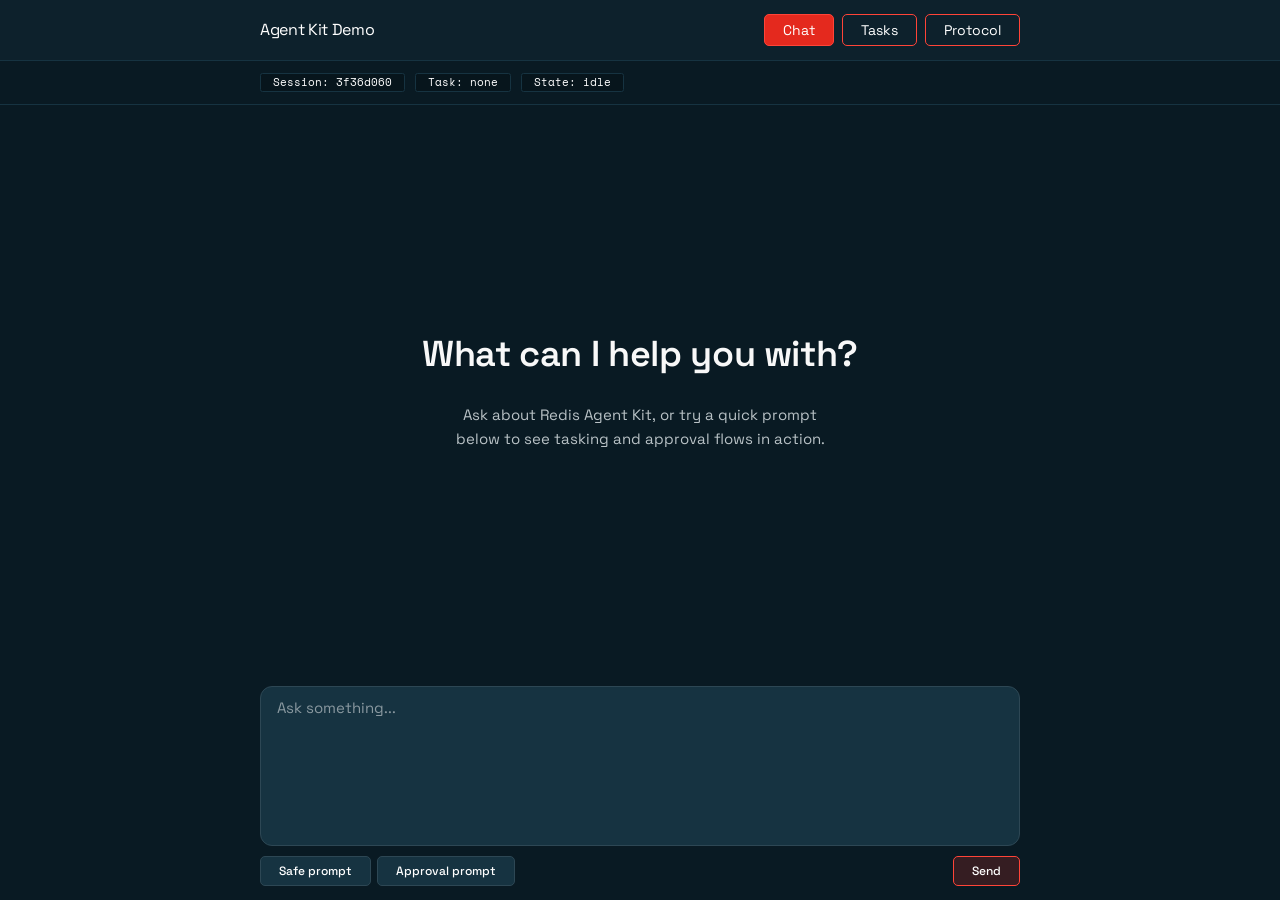
==== commit 9c9966ec: "better scrolling for /demo" ====
--- a/static/index.html
+++ b/static/index.html
@@ -12,28 +12,29 @@
   <link rel="stylesheet" href="/static/css/styles.css" />
 </head>
 
-<body>
+<body class="chat-page">
   <header class="site-header">
-    <h1 class="site-header__label">Agent Kit Demo</h1>
-    <nav class="site-header__nav">
-      <a href="/demo" class="active">Chat</a>
-      <a href="/tasks">Tasks</a>
-      <a href="/protocol">Protocol</a>
-    </nav>
+    <div class="site-header__inner">
+      <h1 class="site-header__label">Agent Kit Demo</h1>
+      <nav class="site-header__nav">
+        <a href="/demo" class="active">Chat</a>
+        <a href="/tasks">Tasks</a>
+        <a href="/protocol">Protocol</a>
+      </nav>
+    </div>
   </header>
 
+  <div class="chat-status">
+    <div class="chat-status__inner">
+      <span class="pill" id="session-pill">Session: pending</span>
+      <span class="pill" id="task-pill">Task: none</span>
+      <span class="pill pill--idle" id="state-pill">State: idle</span>
+    </div>
+  </div>
+
   <main class="chat-wrap">
-    <div class="chat-status">
-      <span class="pill" id="session-pill">session: pending</span>
-      <span class="pill" id="task-pill">task: none</span>
-      <span class="pill pill--idle" id="state-pill">state: idle</span>
-    </div>
-
     <div class="chat-transcript" id="transcript">
       <div class="chat-empty" id="empty-state">
-        <svg class="chat-empty__icon" viewBox="0 0 24 24" fill="none" stroke="currentColor" stroke-width="1.5" stroke-linecap="round" stroke-linejoin="round">
-          <path d="M21 15a2 2 0 0 1-2 2H7l-4 4V5a2 2 0 0 1 2-2h14a2 2 0 0 1 2 2z"/>
-        </svg>
         <div class="chat-empty__title">What can I help you with?</div>
         <div class="chat-empty__hint">Ask about Redis Agent Kit, or try a quick prompt below to see tasking and approval flows in action.</div>
       </div>
@@ -47,30 +48,16 @@
       </div>
     </div>
 
-    <ol class="chat-updates" id="updates"></ol>
-
     <div class="composer">
+      <div class="composer__row">
+        <textarea class="composer__input" id="message" rows="10"
+          placeholder="Ask something..."></textarea>
+      </div>
       <div class="composer__chips">
-        <button class="btn btn-secondary btn-xs" data-prompt="Summarize why background workers help agent reliability.">
-          <svg width="12" height="12" viewBox="0 0 24 24" fill="none" stroke="currentColor" stroke-width="2" stroke-linecap="round" stroke-linejoin="round"><path d="M21 15a2 2 0 0 1-2 2H7l-4 4V5a2 2 0 0 1 2-2h14a2 2 0 0 1 2 2z"/></svg>
-          Safe prompt
-        </button>
-        <button class="btn btn-secondary btn-xs" data-prompt="Delete the production cache after the blog ships.">
-          <svg width="12" height="12" viewBox="0 0 24 24" fill="none" stroke="currentColor" stroke-width="2" stroke-linecap="round" stroke-linejoin="round"><path d="M12 22s8-4 8-10V5l-8-3-8 3v7c0 6 8 10 8 10z"/></svg>
-          Approval prompt
-        </button>
+        <button class="btn btn-secondary btn-xs" data-prompt="Summarize why background workers help agent reliability.">Safe prompt</button>
+        <button class="btn btn-secondary btn-xs" data-prompt="Delete the production cache after the blog ships.">Approval prompt</button>
+        <button class="btn btn-primary btn-xs composer__send" id="send">Send</button>
       </div>
-      <div class="composer__row">
-        <textarea class="composer__input" id="message" rows="1"
-          placeholder="Ask something..."></textarea>
-        <button class="composer__send" id="send" aria-label="Send message">
-          <svg viewBox="0 0 24 24" fill="none" stroke="currentColor" stroke-width="2" stroke-linecap="round" stroke-linejoin="round">
-            <line x1="22" y1="2" x2="11" y2="13"/>
-            <polygon points="22 2 15 22 11 13 2 9 22 2"/>
-          </svg>
-        </button>
-      </div>
-      <div class="composer__hint">Ctrl+Enter to send</div>
     </div>
   </main>
 
@@ -88,6 +75,9 @@
       <span></span><span></span><span></span>
     </div>
   </template>
+  <template id="tpl-updates">
+    <ol class="chat-updates"></ol>
+  </template>
 
   <script src="/static/js/demo.js"></script>
 </body>
--- a/static/css/styles.css
+++ b/static/css/styles.css
@@ -90,7 +90,7 @@
 .site-header {
   display: flex;
   align-items: center;
-  gap: 1rem;
+  justify-content: center;
   padding: 0.875rem var(--container-padding);
   border-bottom: 1px solid var(--border);
   background: var(--bg-surface);
@@ -101,6 +101,16 @@
   flex-shrink: 0;
 }
 
+.site-header__inner {
+  display: flex;
+  align-items: center;
+  justify-content: space-between;
+  gap: 1.5rem;
+  width: 100%;
+  max-width: 760px;
+  margin: 0 auto;
+}
+
 .site-header__logo {
   display: flex;
   align-items: center;
@@ -137,32 +147,40 @@
 .site-header__nav {
   display: flex;
   align-items: center;
-  gap: 0.125rem;
-  margin-left: auto;
+  gap: 0.5rem;
 }
 
 .site-header__nav a {
   font-family: var(--primary-font);
   font-size: 0.875rem;
-  font-weight: 500;
-  color: var(--fg-muted);
-  padding: 0.375rem 0.875rem;
+  color: var(--fg-default);
+  padding: 0.5rem 1.125rem;
+  border: 1px solid var(--hyper-05);
   border-radius: var(--radius-rounded);
-  transition: color 0.15s ease, background 0.15s ease;
+  background: transparent;
+  transition: color 0.15s ease, background 0.15s ease, border-color 0.15s ease;
   text-decoration: none;
   position: relative;
+  line-height: 1;
 }
 
 .site-header__nav a:hover {
   color: var(--fg-default);
-  background: rgba(255, 255, 255, 0.05);
+  background: var(--hyper-10);
+  border-color: var(--hyper-04);
   text-decoration: none;
 }
 
 .site-header__nav a.active {
-  color: var(--fg-default);
-  background: var(--bg-raised);
+  color: var(--base-white);
+  background: var(--hyper-07);
+  border-color: var(--hyper-05);
   text-decoration: none;
+}
+
+.site-header__nav a.active:hover {
+  background: var(--hyper-08);
+  border-color: var(--hyper-06);
 }
 
 /* === Eyebrow === */
@@ -341,6 +359,12 @@
 
 /* === Chat === */
 
+body.chat-page {
+  height: 100dvh;
+  min-height: 0;
+  overflow: hidden;
+}
+
 .chat-wrap {
   display: flex;
   flex-direction: column;
@@ -352,11 +376,27 @@
 }
 
 .chat-status {
-  display: flex;
-  flex-wrap: wrap;
-  gap: 0.5rem;
+  width: 100%;
   padding: 0.75rem var(--container-padding);
   border-bottom: 1px solid var(--border);
+  flex-shrink: 0;
+}
+
+.chat-status__inner {
+  display: flex;
+  flex-wrap: wrap;
+  gap: 10px;
+  width: 100%;
+  max-width: 760px;
+  margin: 0 auto;
+}
+
+.chat-status .pill {
+  padding: 3px 12px;
+  border-radius: 2.5px;
+  color: #fff;
+  background: #07151C;
+  border-color: #163341;
 }
 
 .chat-transcript {
@@ -395,16 +435,10 @@
   padding: 2rem;
 }
 
-.chat-empty__icon {
-  width: 56px;
-  height: 56px;
-  color: var(--dusk-50);
-}
-
 .chat-empty__title {
-  font-size: 1.375rem;
+  font-size: 2.25rem;
   font-weight: 600;
-  color: var(--fg-default);
+  color: #F8F8F8;
   letter-spacing: -0.01em;
 }
 
@@ -488,9 +522,8 @@
 .approval-card {
   align-self: flex-start;
   max-width: 85%;
-  background: var(--dusk-90);
-  border: 1px solid var(--border-strong);
-  border-left: 3px solid var(--yellow);
+  background: var(--midnight);
+  border: 1px solid var(--dusk);
   border-radius: var(--radius-card);
   padding: 1rem;
   display: none;
@@ -540,7 +573,7 @@
 
 /* Composer */
 .composer {
-  padding: 0.875rem var(--container-padding) 1rem;
+  padding: 0.875rem 0;
   display: flex;
   flex-direction: column;
   gap: 0.625rem;
@@ -607,40 +640,7 @@
 }
 
 .composer__send {
-  flex-shrink: 0;
-  height: 2.75rem;
-  width: 2.75rem;
-  display: flex;
-  align-items: center;
-  justify-content: center;
-  border: 1px solid var(--btn-primary-border);
-  border-radius: var(--radius-rounded);
-  background: var(--btn-primary-bg);
-  color: var(--btn-primary-text);
-  cursor: pointer;
-  transition: background 0.15s ease, border-color 0.15s ease;
-}
-
-.composer__send:hover {
-  background: var(--btn-primary-hover-bg);
-  border-color: var(--btn-primary-hover-border);
-}
-
-.composer__send:active {
-  background: var(--btn-primary-active-bg);
-  border-color: var(--btn-primary-active-border);
-}
-
-.composer__send svg {
-  width: 18px;
-  height: 18px;
-}
-
-.composer__hint {
-  font-size: 0.6875rem;
-  color: var(--dusk-50);
-  text-align: right;
-  font-family: var(--secondary-font);
+  margin-left: auto;
 }
 
 /* === Protocol Page === */
@@ -993,14 +993,16 @@
     grid-template-columns: 1fr;
   }
 
-  .site-header {
+  .site-header__inner {
     flex-wrap: wrap;
-    gap: 0.5rem;
+    gap: 0.75rem;
+    justify-content: center;
   }
 
   .site-header__nav {
     width: 100%;
-    justify-content: flex-start;
+    justify-content: center;
+    flex-wrap: wrap;
   }
 
 
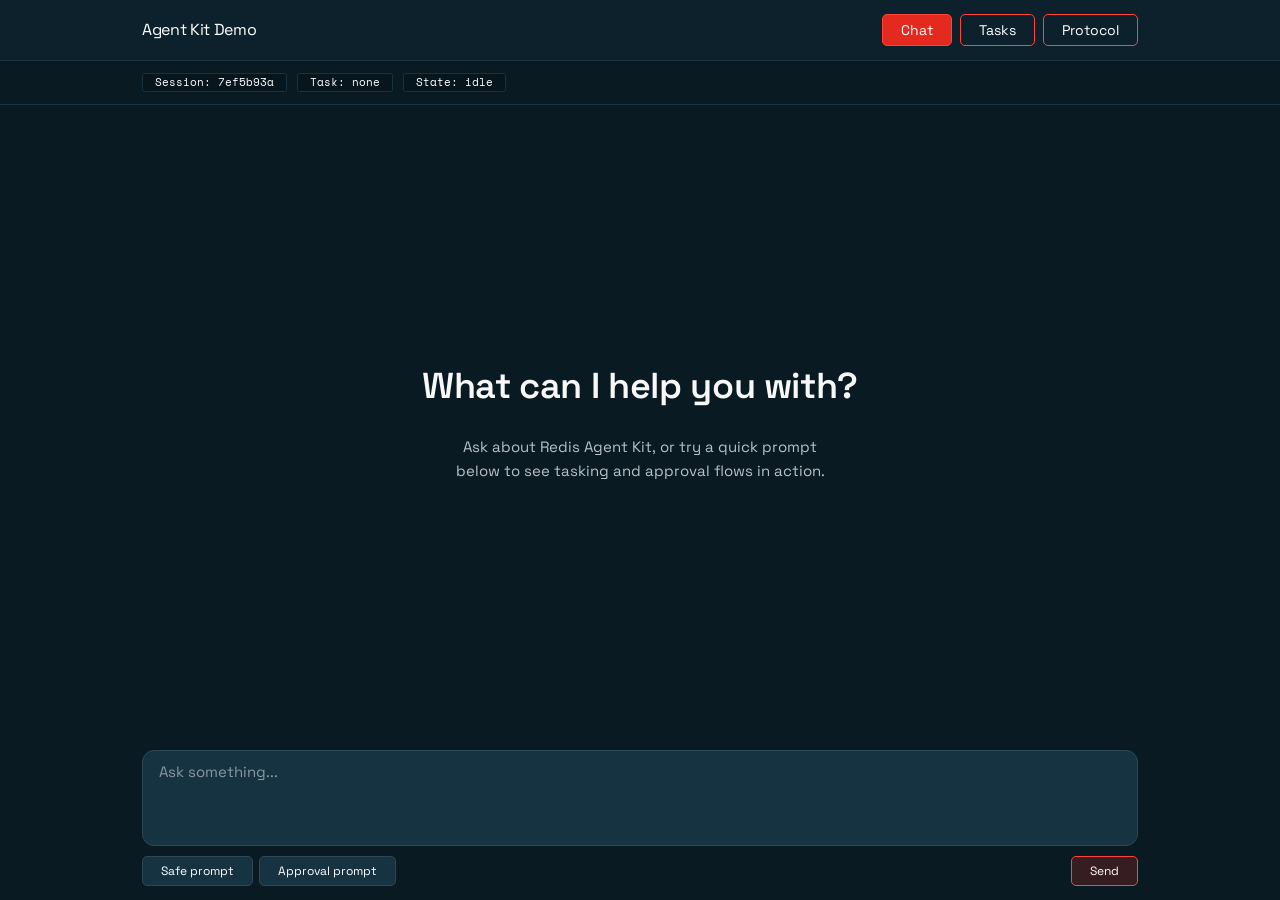
==== commit 0e7fb8cc: "textarea starts taller but respects autoresize" ====
--- a/static/index.html
+++ b/static/index.html
@@ -50,7 +50,7 @@
 
     <div class="composer">
       <div class="composer__row">
-        <textarea class="composer__input" id="message" rows="10"
+        <textarea class="composer__input" id="message" rows="1"
           placeholder="Ask something..."></textarea>
       </div>
       <div class="composer__chips">
--- a/static/css/styles.css
+++ b/static/css/styles.css
@@ -107,7 +107,8 @@
   justify-content: space-between;
   gap: 1.5rem;
   width: 100%;
-  max-width: 760px;
+  max-width: 1060px;
+  padding: 0 2rem;
   margin: 0 auto;
 }
 
@@ -204,7 +205,6 @@
   gap: 0.5rem;
   font-family: var(--primary-font);
   font-size: 0.9375rem;
-  font-weight: 500;
   line-height: 1;
   padding: 0.75rem 1.75rem;
   border: 1px solid transparent;
@@ -371,7 +371,8 @@
   flex: 1;
   min-height: 0;
   width: 100%;
-  max-width: 760px;
+  max-width: 1060px;
+  padding: 0 2rem;
   margin: 0 auto;
 }
 
@@ -387,7 +388,8 @@
   flex-wrap: wrap;
   gap: 10px;
   width: 100%;
-  max-width: 760px;
+  max-width: 1060px;
+  padding: 0 2rem;
   margin: 0 auto;
 }
 
@@ -616,7 +618,7 @@
 .composer__input {
   flex: 1;
   resize: none;
-  min-height: 2.75rem;
+  min-height: 6rem;
   max-height: 10rem;
   padding: 0.625rem 1rem;
   border: 1px solid var(--border-strong);
@@ -647,6 +649,7 @@
 
 .page-wrap {
   max-width: 1060px;
+  padding: 0 2rem;
   margin: 0 auto;
   padding: var(--space-md) var(--container-padding) var(--space-lg);
 }
@@ -657,9 +660,9 @@
 }
 
 .hero h1 {
-  margin-top: 0.625rem;
-  margin-bottom: 0.875rem;
-  font-size: clamp(2rem, 4vw, 3.125rem);
+  margin-top: 0;
+  margin-bottom: 0.75rem;
+  font-size: 1.75rem;
   letter-spacing: -0.02em;
 }
 
@@ -670,14 +673,17 @@
   line-height: 1.6;
 }
 
-.hero__actions {
-  display: flex;
-  gap: 0.75rem;
-  margin-top: 1.5rem;
-  flex-wrap: wrap;
+.hero__code {
+  color: var(--primary-color);
 }
 
 /* Protocol cards with icons */
+.protocol-list {
+  display: flex;
+  flex-direction: column;
+  gap: var(--space-sm);
+}
+
 .protocol-card {
   background: var(--bg-raised);
   border: 1px solid var(--border-strong);
@@ -693,12 +699,6 @@
   box-shadow: 0 8px 32px rgba(0, 0, 0, 0.25);
 }
 
-.protocol-card__icon {
-  width: 48px;
-  height: 48px;
-  margin-bottom: 1.25rem;
-}
-
 .protocol-card__title {
   font-size: 1.25rem;
   font-weight: 700;
@@ -714,95 +714,127 @@
   margin-bottom: 1.25rem;
 }
 
-/* Code block with header */
+.protocol-card__desc code {
+  color: var(--primary-color);
+}
+
+.protocol-card__desc--footnote {
+  margin-top: 1rem;
+  margin-bottom: 0;
+  font-size: 0.8125rem;
+}
+
+/* Code block as collapsible */
 .code-block {
   border-radius: var(--radius-code);
   overflow: hidden;
   margin-top: 0.75rem;
   border: 1px solid var(--border);
+  background: var(--bg-surface);
 }
 
 .code-block__header {
   display: flex;
   align-items: center;
   justify-content: space-between;
-  padding: 0.5rem 1rem;
+  width: 100%;
+  padding: 0.875rem 1rem;
+  background: transparent;
+  border: none;
+  cursor: pointer;
+  font: inherit;
+  text-align: left;
+  color: var(--fg-default);
+  transition: background 0.15s ease;
+}
+
+.code-block__header:hover {
   background: var(--dusk-09);
-  border-bottom: 1px solid var(--border);
 }
 
 .code-block__label {
-  font-family: var(--secondary-font);
-  font-size: 0.6875rem;
-  font-weight: 700;
-  color: var(--fg-muted);
-  text-transform: uppercase;
-  letter-spacing: 0.06em;
+  font-family: var(--primary-font);
+  font-size: 0.9375rem;
+  font-weight: 400;
+  color: var(--fg-default);
+  text-transform: none;
+  letter-spacing: 0;
+}
+
+.code-block__chevron {
+  width: 16px;
+  height: 16px;
+  color: var(--primary-color);
+  transition: transform 0.2s ease;
+  flex-shrink: 0;
+}
+
+.code-block__header[aria-expanded="true"] .code-block__chevron {
+  transform: rotate(90deg);
+}
+
+.code-block__body {
+  display: none;
+  position: relative;
+  border-top: 1px solid var(--border);
+}
+
+.code-block.open .code-block__body {
+  display: block;
 }
 
 .code-block__copy {
-  font-family: var(--secondary-font);
-  font-size: 0.6875rem;
+  position: absolute;
+  top: 0.5rem;
+  right: 0.5rem;
+  display: inline-flex;
+  align-items: center;
+  justify-content: center;
   color: var(--fg-muted);
   background: none;
   border: none;
   cursor: pointer;
-  padding: 0.25rem 0.5rem;
+  padding: 0.375rem;
   border-radius: var(--radius-rounded);
   transition: color 0.15s ease, background 0.15s ease;
+  z-index: 1;
+}
+
+.code-block__copy-icon {
+  width: 16px;
+  height: 16px;
+}
+
+.code-block__copy-icon--check {
+  display: none;
+}
+
+.code-block__copy.is-copied .code-block__copy-icon--default {
+  display: none;
+}
+
+.code-block__copy.is-copied .code-block__copy-icon--check {
+  display: inline-block;
 }
 
 .code-block__copy:hover {
   color: var(--fg-brand);
   background: rgba(220, 255, 30, 0.06);
+}
+
+.code-block__copy.is-copied {
+  color: var(--fg-brand);
 }
 
 .code-block pre {
   border: none;
   border-radius: 0;
   margin: 0;
-}
-
-/* Collapsible sections */
-.collapsible {
-  margin-top: 0.75rem;
-}
-
-.collapsible__toggle {
-  display: flex;
-  align-items: center;
-  gap: 0.375rem;
-  font-family: var(--secondary-font);
-  font-size: 0.75rem;
-  font-weight: 700;
-  color: var(--fg-muted);
-  background: none;
-  border: none;
-  cursor: pointer;
-  padding: 0.5rem 0;
-  transition: color 0.15s ease;
-}
-
-.collapsible__toggle:hover {
-  color: var(--fg-brand);
-}
-
-.collapsible__toggle svg {
-  width: 14px;
-  height: 14px;
-  transition: transform 0.2s ease;
-}
-
-.collapsible__toggle[aria-expanded="true"] svg {
-  transform: rotate(90deg);
-}
-
-.collapsible__content {
-  display: none;
-}
-
-.collapsible__content.open {
-  display: block;
+  color: #80DBFF;
+}
+
+.code-block pre code {
+  color: inherit;
 }
 
 /* Architecture overview */
@@ -812,9 +844,8 @@
 }
 
 .architecture__title {
-  font-size: 1.625rem;
-  font-weight: 700;
-  color: var(--fg-default);
+  font-size: 1rem;
+  color: var(--fg-secondary);
   margin-bottom: 0.5rem;
 }
 
@@ -829,58 +860,73 @@
   display: flex;
   align-items: center;
   justify-content: center;
-  gap: 0;
-  padding: 2rem 1.5rem;
-  background: var(--bg-surface);
-  border: 1px solid var(--border);
-  border-radius: var(--radius-card);
+  gap: var(--space-sm);
+  padding: 2rem 0;
+  background: transparent;
+  border: none;
   overflow-x: auto;
 }
 
 .arch-node {
   display: flex;
-  flex-direction: column;
-  align-items: center;
-  gap: 0.5rem;
+  flex-direction: row;
+  align-items: center;
+  gap: 0.875rem;
   padding: 1.25rem 1.5rem;
-  background: var(--bg-raised);
+  background: transparent;
   border: 1px solid var(--border-strong);
   border-radius: var(--radius-card);
-  min-width: 120px;
-  text-align: center;
+  min-width: 180px;
+  text-align: left;
   flex-shrink: 0;
 }
 
-.arch-node--center {
-  border-color: var(--hyper-05);
-  background: var(--hyper-10);
+.arch-node__text {
+  display: flex;
+  flex-direction: column;
+}
+
+.arch-node__icon {
+  width: 40px;
+  height: 40px;
+  flex-shrink: 0;
+}
+
+.arch-node__icon--redis {
+  width: 44px;
+  height: 44px;
 }
 
 .arch-node__label {
   font-family: var(--primary-font);
-  font-size: 0.875rem;
-  font-weight: 600;
+  font-size: 0.6rem;
   color: var(--fg-default);
 }
 
 .arch-node__sub {
   font-family: var(--secondary-font);
-  font-size: 0.6875rem;
-  color: var(--fg-muted);
+  font-size: 0.6rem;
+  color: var(--fg-default);
 }
 
 .arch-arrow {
   display: flex;
   flex-direction: column;
   align-items: center;
-  gap: 0.25rem;
+  gap: 0.375rem;
   padding: 0 0.75rem;
   flex-shrink: 0;
 }
 
+.arch-arrow__labels {
+  display: flex;
+  justify-content: center;
+  gap: 1.25rem;
+}
+
 .arch-arrow__line {
-  width: 48px;
-  height: 2px;
+  width: 96px;
+  height: 1px;
   background: var(--dusk-50);
   position: relative;
 }
@@ -888,31 +934,33 @@
 .arch-arrow__line::after {
   content: '';
   position: absolute;
-  right: -1px;
-  top: -3px;
-  width: 0;
-  height: 0;
-  border-left: 6px solid var(--dusk-50);
-  border-top: 4px solid transparent;
-  border-bottom: 4px solid transparent;
+  right: 0;
+  top: 50%;
+  width: 8px;
+  height: 8px;
+  border-top: 1px solid var(--dusk-50);
+  border-right: 1px solid var(--dusk-50);
+  transform: translateY(-50%) rotate(45deg);
+  transform-origin: center;
 }
 
 .arch-arrow__line--bidir::before {
   content: '';
   position: absolute;
-  left: -1px;
-  top: -3px;
-  width: 0;
-  height: 0;
-  border-right: 6px solid var(--dusk-50);
-  border-top: 4px solid transparent;
-  border-bottom: 4px solid transparent;
+  left: 0;
+  top: 50%;
+  width: 8px;
+  height: 8px;
+  border-top: 1px solid var(--dusk-50);
+  border-left: 1px solid var(--dusk-50);
+  transform: translateY(-50%) rotate(-45deg);
+  transform-origin: center;
 }
 
 .arch-arrow__label {
   font-family: var(--secondary-font);
-  font-size: 0.625rem;
-  color: var(--dusk-50);
+  font-size: 0.6rem;
+  color: var(--fg-default);
   text-transform: uppercase;
   letter-spacing: 0.06em;
   white-space: nowrap;
@@ -925,48 +973,153 @@
   margin: var(--space-md) 0;
 }
 
-/* === Tables (tasks page) === */
-
-.table-wrap {
-  overflow-x: auto;
+/* === Tasks list (tasks page) === */
+
+.tasks-list {
+  --tasks-grid-columns: minmax(10rem, 1.25fr) minmax(6rem, 0.75fr) minmax(10rem, 1fr) minmax(16rem, 2fr) minmax(5rem, 0.6fr);
+  display: flex;
+  flex-direction: column;
+  gap: 0.75rem;
+}
+
+.tasks-list__header {
+  display: grid;
+  grid-template-columns: var(--tasks-grid-columns);
+  gap: 1.5rem;
+  padding: 0.5rem 1.75rem;
+  font-family: var(--primary-font);
+  font-size: 0.9375rem;
+  font-weight: 700;
+  color: var(--fg-default);
+}
+
+.tasks-list__header > span {
+  line-height: 1.2;
+}
+
+.task-card {
+  display: grid;
+  grid-template-columns: var(--tasks-grid-columns);
+  gap: 1.5rem;
+  align-items: center;
+  padding: 1.5rem 1.75rem;
+  background: var(--bg-raised);
   border-radius: var(--radius-card);
-  border: 1px solid var(--border-strong);
-  background: var(--bg-raised);
-}
-
-table {
-  width: 100%;
-  border-collapse: collapse;
-}
-
-th {
+  color: var(--fg-body);
+}
+
+.task-card--empty {
+  display: block;
+  text-align: center;
+  color: var(--fg-muted);
+}
+
+.task-card__cell {
+  min-width: 0;
+  font-size: 0.9375rem;
+  line-height: 1.5;
+  color: var(--fg-body);
+}
+
+.task-card__id {
+  display: inline-flex;
+  align-items: center;
+  justify-content: center;
+  gap: 0.5rem;
+  font-family: var(--primary-font);
+  font-size: 0.75rem;
+  line-height: 1;
+  padding: 0.5rem 1.125rem;
+  background: var(--midnight);
+  border: 1px solid var(--dusk-90);
+  border-radius: var(--radius-rounded);
+  color: var(--fg-body);
+  text-decoration: none;
+  word-break: break-all;
+  transition: background 0.15s ease, border-color 0.15s ease, color 0.15s ease;
+}
+
+.task-card__id code {
+  font: inherit;
+  color: inherit;
+}
+
+.task-card__id:hover {
+  background: var(--dusk-90);
+  border-color: var(--dusk-50);
+  color: var(--fg-default);
+  text-decoration: none;
+}
+
+.task-card__time {
   font-family: var(--secondary-font);
-  font-size: 0.6875rem;
-  font-weight: 700;
-  letter-spacing: 0.06em;
-  text-transform: uppercase;
-  color: var(--fg-muted);
-  padding: 0.75rem 1rem;
-  text-align: left;
-  border-bottom: 1px solid var(--border-strong);
-  background: var(--bg-surface);
-}
-
-td {
-  padding: 0.75rem 1rem;
   font-size: 0.875rem;
-  border-bottom: 1px solid var(--border);
-  vertical-align: top;
   color: var(--fg-body);
-}
-
-tr:last-child td {
-  border-bottom: none;
-}
-
-td code {
-  font-size: 0.8125rem;
-  color: var(--fg-muted);
+  word-break: break-word;
+}
+
+.task-card__preview {
+  display: block;
+  color: var(--fg-body);
+  word-break: break-word;
+}
+
+.task-status {
+  font-family: var(--primary-font);
+  font-size: 0.9375rem;
+  color: var(--fg-muted);
+  text-transform: capitalize;
+}
+
+.task-status--done     { color: var(--fg-brand); }
+.task-status--failed   { color: var(--hyper-04); }
+.task-status--running  { color: var(--sky-blue); }
+.task-status--awaiting { color: var(--fg-brand); }
+
+.task-card__stream {
+  display: inline-flex;
+  align-items: center;
+  justify-content: center;
+  gap: 0.5rem;
+  font-family: var(--primary-font);
+  font-size: 0.75rem;
+  line-height: 1;
+  padding: 0.5rem 1.125rem;
+  background: var(--midnight);
+  border: 1px solid var(--dusk-90);
+  border-radius: var(--radius-rounded);
+  color: var(--fg-brand);
+  text-decoration: none;
+  transition: background 0.15s ease, border-color 0.15s ease, color 0.15s ease;
+}
+
+.task-card__stream:hover {
+  background: var(--dusk-90);
+  border-color: var(--dusk-50);
+  text-decoration: none;
+}
+
+@media (max-width: 56rem) {
+  .tasks-list__header {
+    display: none;
+  }
+
+  .task-card {
+    grid-template-columns: 1fr;
+    gap: 0.75rem;
+  }
+
+  .task-card__cell::before {
+    content: attr(data-label);
+    display: block;
+    font-family: var(--secondary-font);
+    font-size: 0.6875rem;
+    font-weight: 700;
+    letter-spacing: 0.06em;
+    text-transform: uppercase;
+    color: var(--fg-muted);
+    margin-bottom: 0.25rem;
+  }
 }
 
 /* === Utilities === */
@@ -993,19 +1146,6 @@
     grid-template-columns: 1fr;
   }
 
-  .site-header__inner {
-    flex-wrap: wrap;
-    gap: 0.75rem;
-    justify-content: center;
-  }
-
-  .site-header__nav {
-    width: 100%;
-    justify-content: center;
-    flex-wrap: wrap;
-  }
-
-
   .architecture__diagram {
     flex-direction: column;
     gap: 0;
@@ -1017,7 +1157,7 @@
   }
 
   .hero h1 {
-    font-size: 2rem;
+    font-size: 1.5rem;
   }
 
   .page-wrap {
